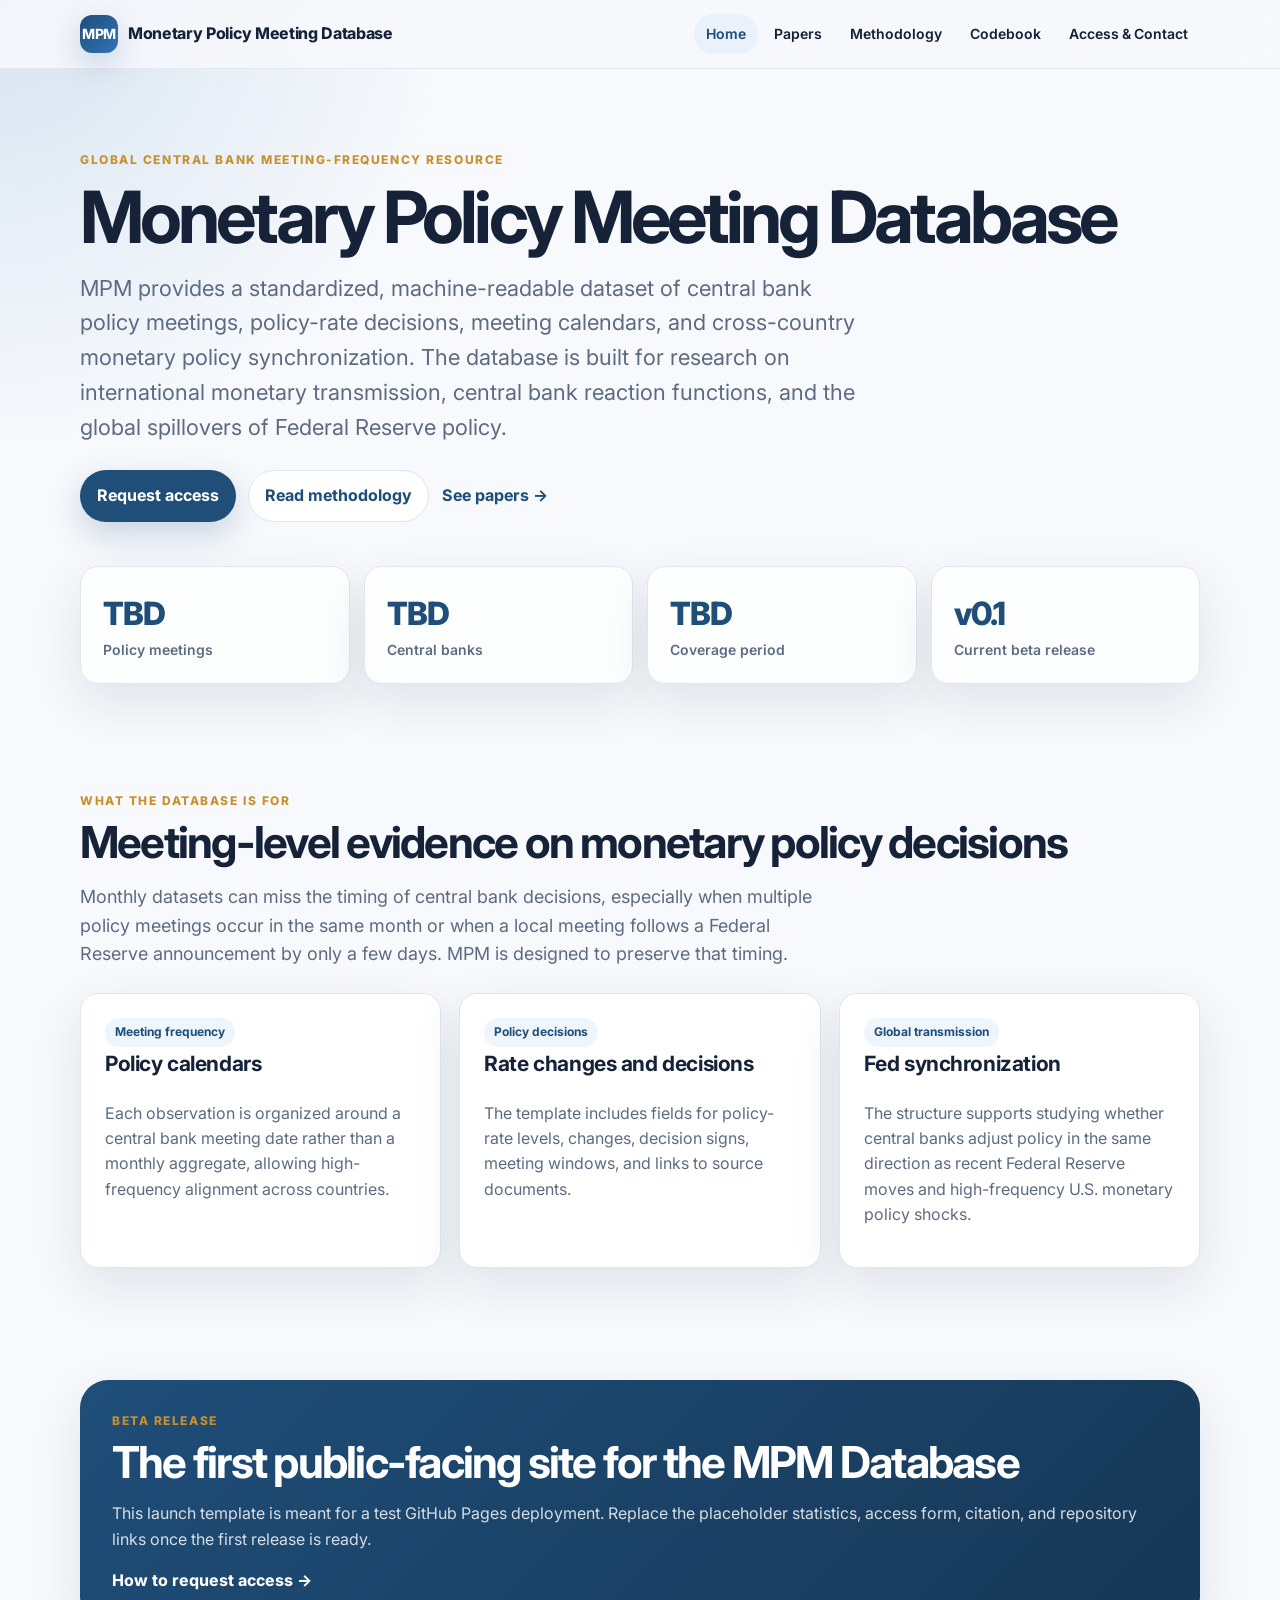
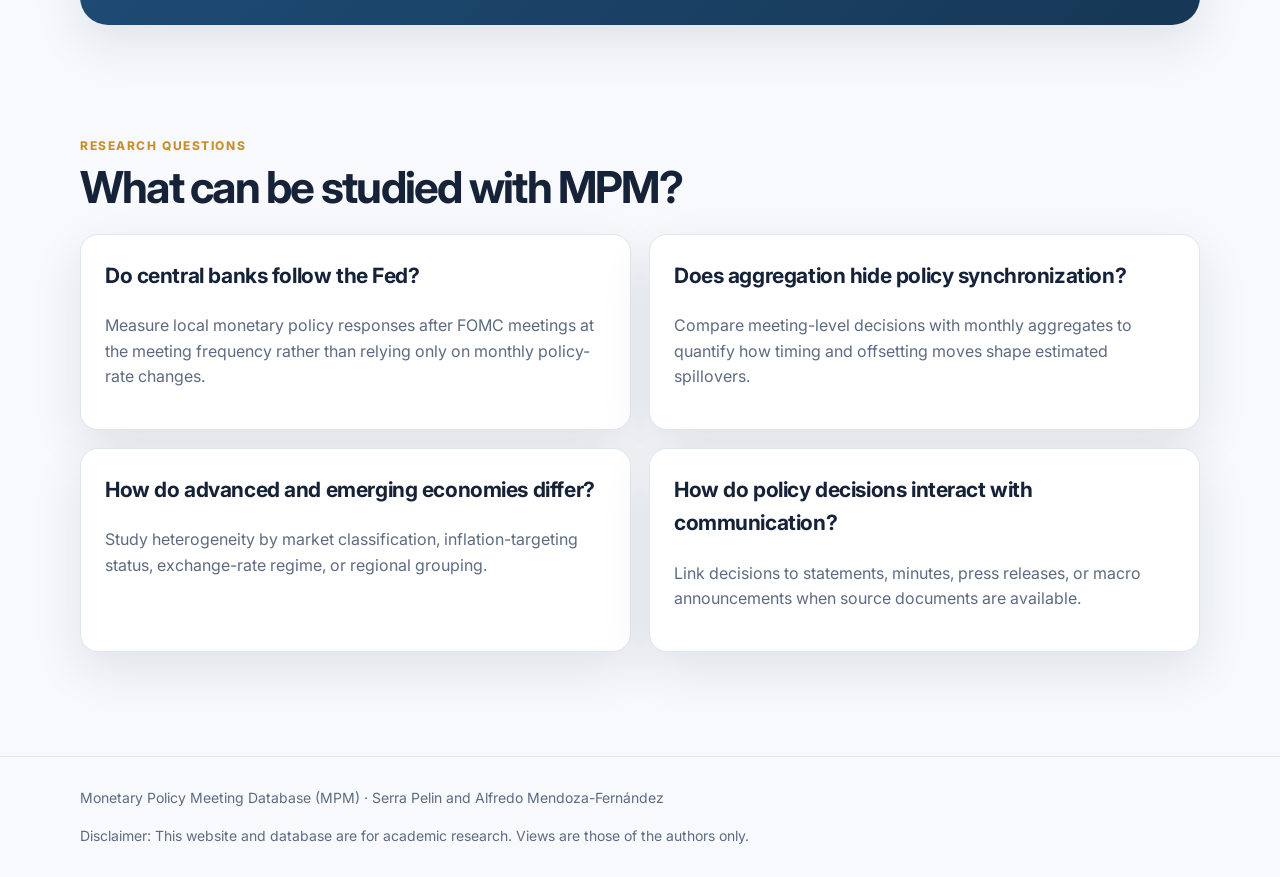
==== index.html @ 597d3af0 "Initial MPM Database website" ====
<!doctype html>
<html lang="en">
<head>
  <meta charset="utf-8">
  <meta name="viewport" content="width=device-width, initial-scale=1">
  <meta name="description" content="Monetary Policy Meeting Database: a cross-country meeting-frequency dataset of central bank policy meetings, decisions, and monetary policy communication.">
  <title>MPM Database | Monetary Policy Meeting Database</title>
  <link rel="icon" href="assets/img/favicon.svg" type="image/svg+xml">
  <link rel="preconnect" href="https://fonts.googleapis.com">
  <link rel="preconnect" href="https://fonts.gstatic.com" crossorigin>
  <link href="https://fonts.googleapis.com/css2?family=Inter:wght@400;600;700;800&display=swap" rel="stylesheet">
  <link rel="stylesheet" href="assets/css/styles.css">
</head>
<body>
<header class="site-header">
  <div class="container nav-wrap">
    <a class="brand" href="index.html" class="active" aria-label="MPM Database home">
      <span class="brand-mark">MPM</span>
      <span>Monetary Policy Meeting Database</span>
    </a>
    <button class="menu-toggle" data-menu-toggle aria-label="Open menu">Menu</button>
    <nav class="nav-links" data-nav-links>
      <a href="index.html" class="active">Home</a>
      <a href="papers.html">Papers</a>
      <a href="methodology.html">Methodology</a>
      <a href="codebook.html">Codebook</a>
      <a href="access.html">Access & Contact</a>
    </nav>
  </div>
</header>

<main>

<section class="hero">
  <div class="container">
    <div class="eyebrow">Global central bank meeting-frequency resource</div>
    <h1>Monetary Policy Meeting Database</h1>
    <p class="lead">MPM provides a standardized, machine-readable dataset of central bank policy meetings, policy-rate decisions, meeting calendars, and cross-country monetary policy synchronization. The database is built for research on international monetary transmission, central bank reaction functions, and the global spillovers of Federal Reserve policy.</p>
    <div class="btn-row">
      <a class="btn primary" href="access.html">Request access</a>
      <a class="btn secondary" href="methodology.html">Read methodology</a>
      <a class="btn ghost" href="papers.html">See papers →</a>
    </div>
    <div class="stats-grid" aria-label="database statistics">
      <div class="stat-card"><div class="stat-number">TBD</div><div class="stat-label">Policy meetings</div></div>
      <div class="stat-card"><div class="stat-number">TBD</div><div class="stat-label">Central banks</div></div>
      <div class="stat-card"><div class="stat-number">TBD</div><div class="stat-label">Coverage period</div></div>
      <div class="stat-card"><div class="stat-number">v0.1</div><div class="stat-label">Current beta release</div></div>
    </div>
  </div>
</section>

<section class="section">
  <div class="container">
    <div class="eyebrow">What the database is for</div>
    <h2 class="section-title">Meeting-level evidence on monetary policy decisions</h2>
    <p class="section-lead">Monthly datasets can miss the timing of central bank decisions, especially when multiple policy meetings occur in the same month or when a local meeting follows a Federal Reserve announcement by only a few days. MPM is designed to preserve that timing.</p>
    <div class="grid-3">
      <article class="card"><span class="badge">Meeting frequency</span><h3>Policy calendars</h3><p>Each observation is organized around a central bank meeting date rather than a monthly aggregate, allowing high-frequency alignment across countries.</p></article>
      <article class="card"><span class="badge">Policy decisions</span><h3>Rate changes and decisions</h3><p>The template includes fields for policy-rate levels, changes, decision signs, meeting windows, and links to source documents.</p></article>
      <article class="card"><span class="badge">Global transmission</span><h3>Fed synchronization</h3><p>The structure supports studying whether central banks adjust policy in the same direction as recent Federal Reserve moves and high-frequency U.S. monetary policy shocks.</p></article>
    </div>
  </div>
</section>

<section class="section">
  <div class="container">
    <div class="callout">
      <div class="eyebrow">Beta release</div>
      <h2 class="section-title">The first public-facing site for the MPM Database</h2>
      <p>This launch template is meant for a test GitHub Pages deployment. Replace the placeholder statistics, access form, citation, and repository links once the first release is ready.</p>
      <a href="access.html">How to request access →</a>
    </div>
  </div>
</section>

<section class="section">
  <div class="container">
    <div class="eyebrow">Research questions</div>
    <h2 class="section-title">What can be studied with MPM?</h2>
    <div class="grid-2">
      <article class="card"><h3>Do central banks follow the Fed?</h3><p>Measure local monetary policy responses after FOMC meetings at the meeting frequency rather than relying only on monthly policy-rate changes.</p></article>
      <article class="card"><h3>Does aggregation hide policy synchronization?</h3><p>Compare meeting-level decisions with monthly aggregates to quantify how timing and offsetting moves shape estimated spillovers.</p></article>
      <article class="card"><h3>How do advanced and emerging economies differ?</h3><p>Study heterogeneity by market classification, inflation-targeting status, exchange-rate regime, or regional grouping.</p></article>
      <article class="card"><h3>How do policy decisions interact with communication?</h3><p>Link decisions to statements, minutes, press releases, or macro announcements when source documents are available.</p></article>
    </div>
  </div>
</section>

</main>
<footer class="site-footer">
  <div class="container footer-row">
    <div>Monetary Policy Meeting Database (MPM) · Serra Pelin and Alfredo Mendoza-Fernández</div>
    <div>Disclaimer: This website and database are for academic research. Views are those of the authors only.</div>
  </div>
</footer>

<script src="assets/js/main.js"></script>
</body>
</html>
---- assets/css/styles.css ----
:root {
  --bg: #f7f9fc;
  --panel: #ffffff;
  --ink: #152238;
  --muted: #5d6b82;
  --line: #dfe6ef;
  --blue: #1f4e79;
  --blue-2: #2f75b5;
  --gold: #c8902d;
  --green: #277a5e;
  --shadow: 0 18px 50px rgba(21, 34, 56, 0.10);
  --radius: 18px;
  --max: 1120px;
}

* { box-sizing: border-box; }
html { scroll-behavior: smooth; }
body {
  margin: 0;
  font-family: Inter, ui-sans-serif, system-ui, -apple-system, BlinkMacSystemFont, "Segoe UI", sans-serif;
  color: var(--ink);
  background: radial-gradient(circle at top left, rgba(47,117,181,.16), transparent 28rem), var(--bg);
  line-height: 1.58;
}
a { color: var(--blue-2); text-decoration: none; }
a:hover { text-decoration: underline; }
.container { width: min(var(--max), calc(100% - 36px)); margin: 0 auto; }

.site-header {
  position: sticky;
  top: 0;
  z-index: 20;
  background: rgba(247, 249, 252, 0.86);
  backdrop-filter: blur(16px);
  border-bottom: 1px solid rgba(223, 230, 239, 0.9);
}
.nav-wrap { display: flex; align-items: center; justify-content: space-between; padding: 14px 0; gap: 18px; }
.brand { display: flex; align-items: center; gap: 10px; color: var(--ink); font-weight: 760; letter-spacing: -0.02em; }
.brand-mark {
  display: grid; place-items: center;
  width: 38px; height: 38px;
  border-radius: 12px;
  background: linear-gradient(135deg, var(--blue), var(--blue-2));
  color: #fff;
  font-size: 14px;
  box-shadow: 0 10px 30px rgba(31, 78, 121, .22);
}
.nav-links { display: flex; align-items: center; gap: 4px; }
.nav-links a { color: var(--ink); padding: 9px 12px; border-radius: 999px; font-weight: 620; font-size: 14px; }
.nav-links a:hover, .nav-links a.active { background: #e9f1fb; text-decoration: none; color: var(--blue); }
.menu-toggle { display: none; border: 1px solid var(--line); background: var(--panel); border-radius: 12px; padding: 8px 10px; }

.hero { padding: 82px 0 40px; }
.eyebrow { color: var(--gold); font-weight: 780; text-transform: uppercase; letter-spacing: .13em; font-size: 12px; }
h1 { font-size: clamp(38px, 7vw, 72px); line-height: .98; margin: 12px 0 18px; letter-spacing: -0.055em; }
.lead { max-width: 790px; font-size: clamp(18px, 2vw, 22px); color: var(--muted); margin: 0 0 26px; }
.btn-row { display: flex; gap: 12px; flex-wrap: wrap; margin-top: 24px; }
.btn {
  display: inline-flex; align-items: center; gap: 8px;
  padding: 12px 16px;
  border-radius: 999px;
  font-weight: 720;
  border: 1px solid transparent;
  text-decoration: none !important;
}
.btn.primary { background: var(--blue); color: #fff; box-shadow: 0 12px 32px rgba(31, 78, 121, .22); }
.btn.secondary { background: #fff; border-color: var(--line); color: var(--blue); }
.btn.ghost { color: var(--blue); padding-left: 0; }

.stats-grid { display: grid; grid-template-columns: repeat(4, 1fr); gap: 14px; margin: 44px 0 12px; }
.stat-card { background: rgba(255,255,255,.82); border: 1px solid var(--line); border-radius: var(--radius); padding: 22px; box-shadow: var(--shadow); }
.stat-number { font-size: 32px; font-weight: 820; letter-spacing: -0.03em; color: var(--blue); }
.stat-label { color: var(--muted); font-weight: 600; font-size: 14px; }

.section { padding: 56px 0; }
.section-title { font-size: clamp(28px, 4vw, 44px); line-height: 1.05; margin: 8px 0 12px; letter-spacing: -0.04em; }
.section-lead { color: var(--muted); max-width: 760px; font-size: 18px; }
.grid-3 { display: grid; grid-template-columns: repeat(3, 1fr); gap: 18px; margin-top: 24px; }
.grid-2 { display: grid; grid-template-columns: repeat(2, 1fr); gap: 18px; margin-top: 24px; }
.card { background: var(--panel); border: 1px solid var(--line); border-radius: var(--radius); padding: 24px; box-shadow: var(--shadow); }
.card h3 { margin-top: 0; font-size: 21px; letter-spacing: -0.02em; }
.card p { color: var(--muted); }
.badge { display: inline-flex; align-items: center; border-radius: 999px; background: #eef5fc; color: var(--blue); padding: 5px 10px; font-weight: 700; font-size: 12px; }
.callout { background: linear-gradient(135deg, var(--blue), #163755); color: #fff; border-radius: 28px; padding: 32px; box-shadow: var(--shadow); }
.callout p { color: rgba(255,255,255,.82); }
.callout a { color: #fff; font-weight: 750; }

.page-hero { padding: 64px 0 24px; }
.page-hero h1 { font-size: clamp(36px, 6vw, 58px); }
.timeline { counter-reset: step; display: grid; gap: 14px; margin-top: 24px; }
.step { display: grid; grid-template-columns: 52px 1fr; gap: 16px; align-items: start; background: #fff; border: 1px solid var(--line); border-radius: var(--radius); padding: 18px; }
.step::before { counter-increment: step; content: counter(step); display: grid; place-items: center; width: 38px; height: 38px; border-radius: 12px; background: var(--blue); color: #fff; font-weight: 820; }

.filters { display: flex; gap: 10px; flex-wrap: wrap; margin: 24px 0; }
.filter-btn { border: 1px solid var(--line); background: #fff; color: var(--ink); border-radius: 999px; padding: 9px 13px; font-weight: 700; cursor: pointer; }
.filter-btn.active { background: var(--blue); color: #fff; border-color: var(--blue); }
.paper-list { display: grid; gap: 14px; }
.paper-card { background: #fff; border: 1px solid var(--line); border-radius: var(--radius); padding: 20px; }
.paper-meta { color: var(--muted); font-size: 14px; font-weight: 650; }
.code-block { overflow-x: auto; background: #0e1726; color: #eaf0f8; padding: 18px; border-radius: 16px; font-size: 14px; }
.table-wrap { overflow-x: auto; border-radius: 16px; border: 1px solid var(--line); background: #fff; }
table { width: 100%; border-collapse: collapse; }
th, td { text-align: left; padding: 13px 14px; border-bottom: 1px solid var(--line); vertical-align: top; }
th { background: #eef4fb; color: var(--blue); font-size: 13px; text-transform: uppercase; letter-spacing: .06em; }

.site-footer { border-top: 1px solid var(--line); padding: 30px 0; margin-top: 48px; color: var(--muted); font-size: 14px; }
.footer-row { display: flex; justify-content: space-between; gap: 16px; flex-wrap: wrap; }

@media (max-width: 820px) {
  .menu-toggle { display: inline-flex; }
  .nav-links { display: none; position: absolute; right: 18px; top: 66px; flex-direction: column; align-items: stretch; background: #fff; border: 1px solid var(--line); border-radius: 16px; box-shadow: var(--shadow); padding: 10px; width: min(280px, calc(100vw - 36px)); }
  .nav-links.open { display: flex; }
  .stats-grid, .grid-3, .grid-2 { grid-template-columns: 1fr; }
  .hero { padding-top: 54px; }
}
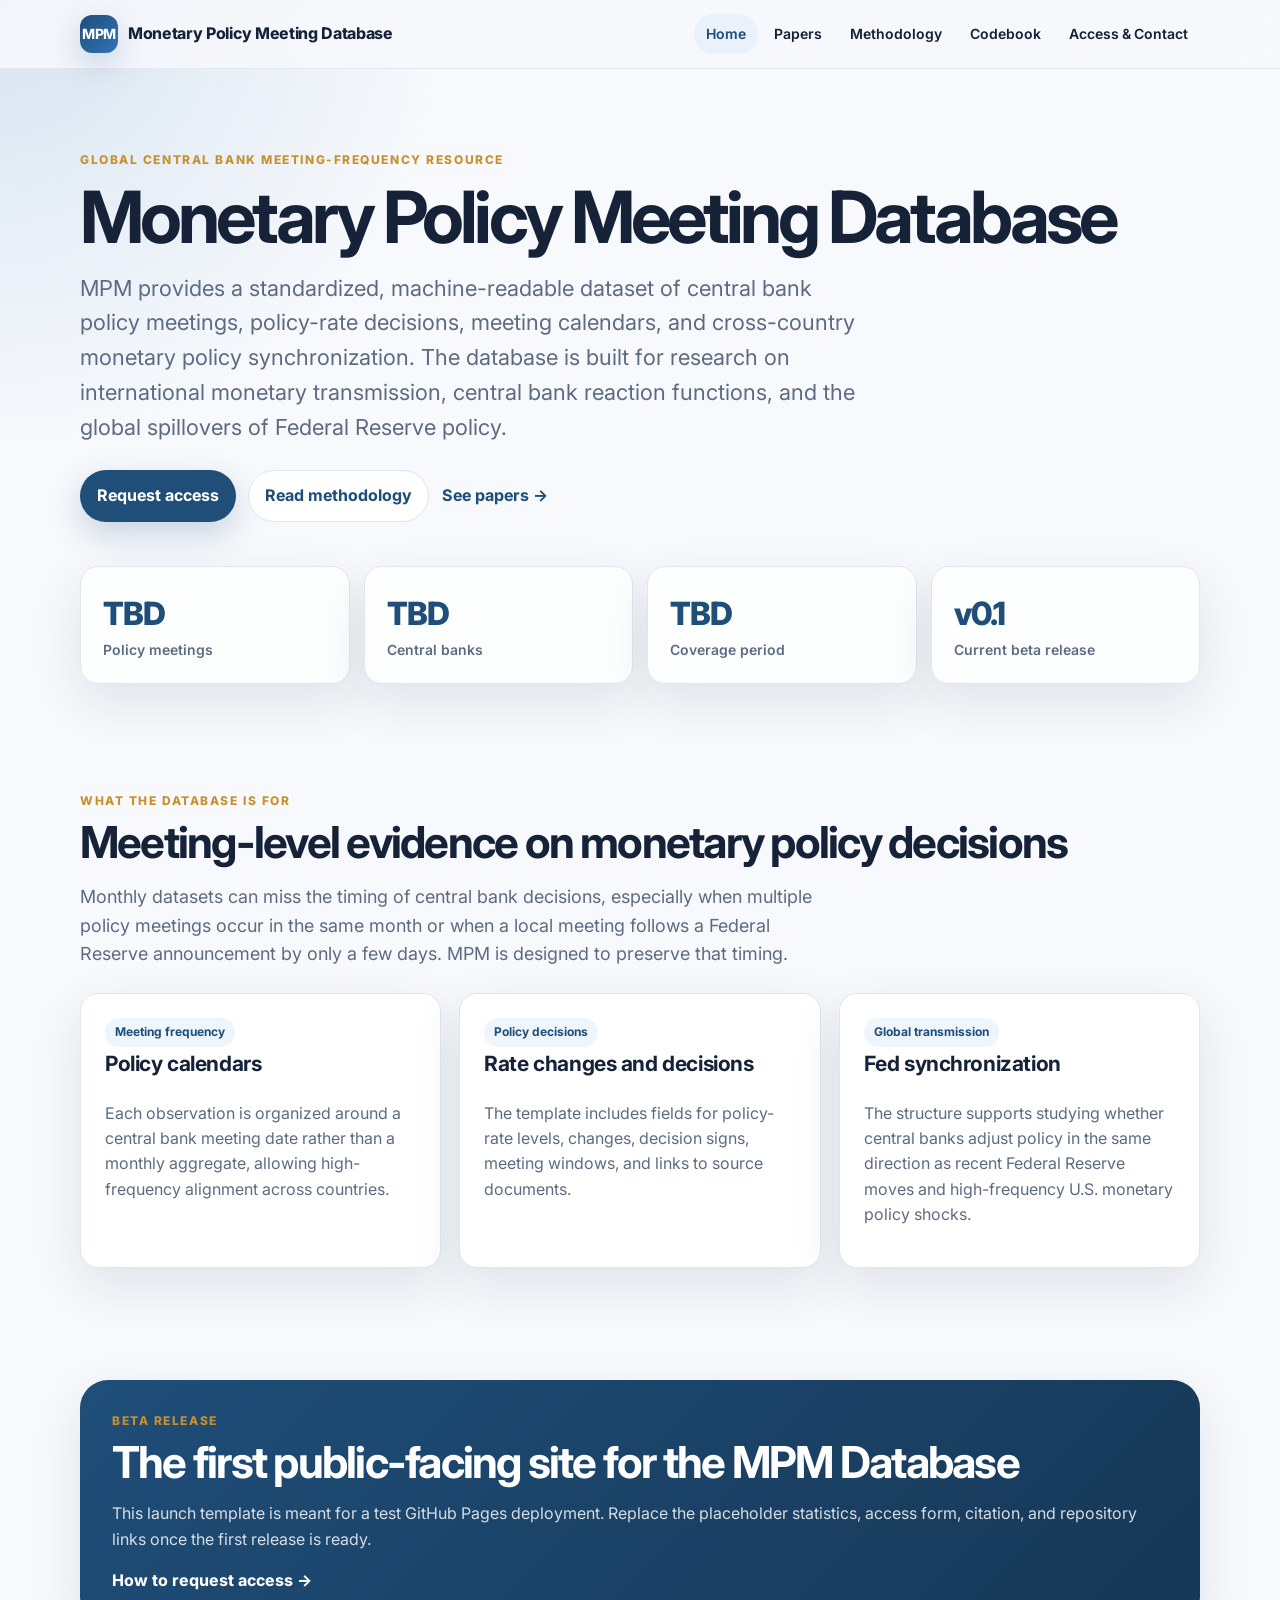
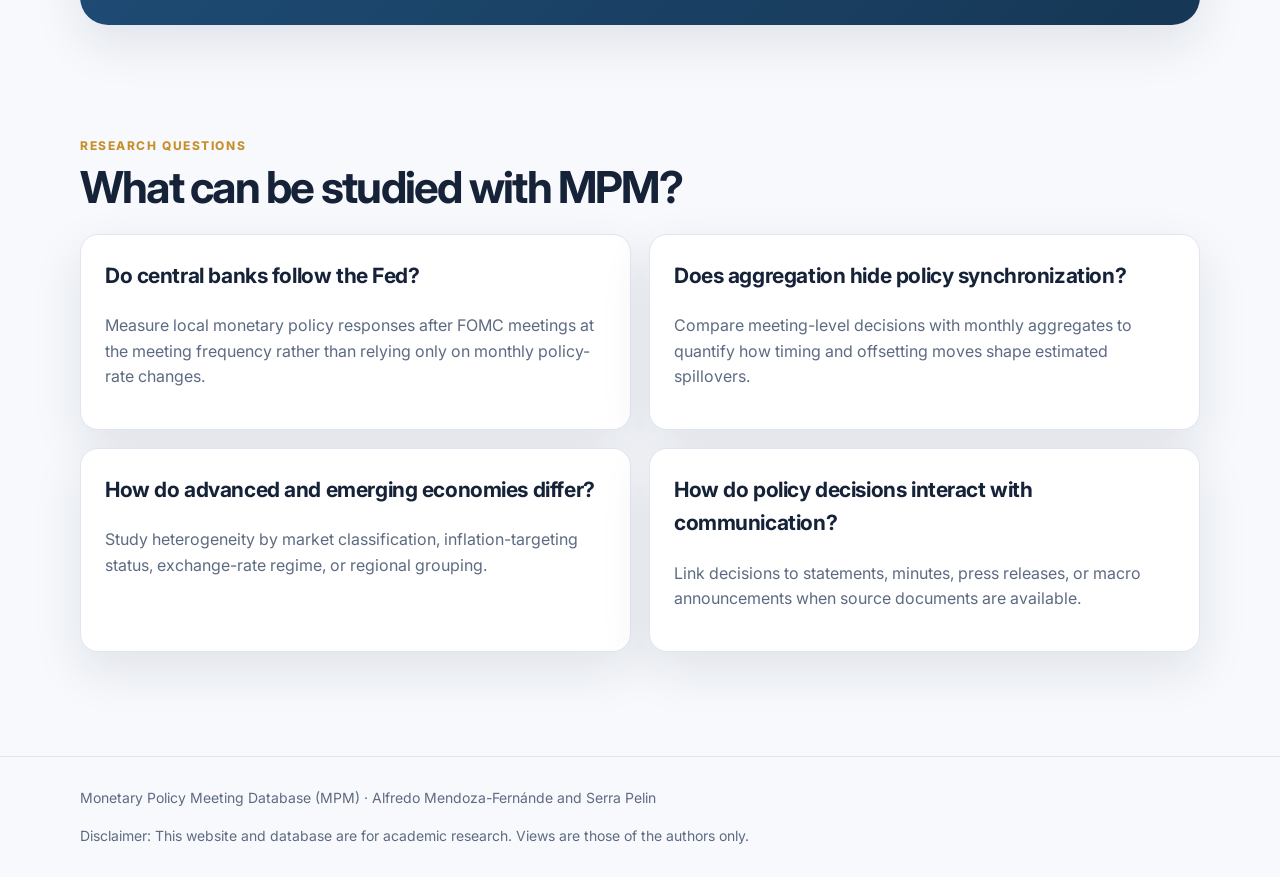
==== commit 745ea7ab: "added papers" ====
--- a/index.html
+++ b/index.html
@@ -90,7 +90,7 @@
 </main>
 <footer class="site-footer">
   <div class="container footer-row">
-    <div>Monetary Policy Meeting Database (MPM) · Serra Pelin and Alfredo Mendoza-Fernández</div>
+    <div>Monetary Policy Meeting Database (MPM) · Alfredo Mendoza-Fernánde and Serra Pelin</div>
     <div>Disclaimer: This website and database are for academic research. Views are those of the authors only.</div>
   </div>
 </footer>
